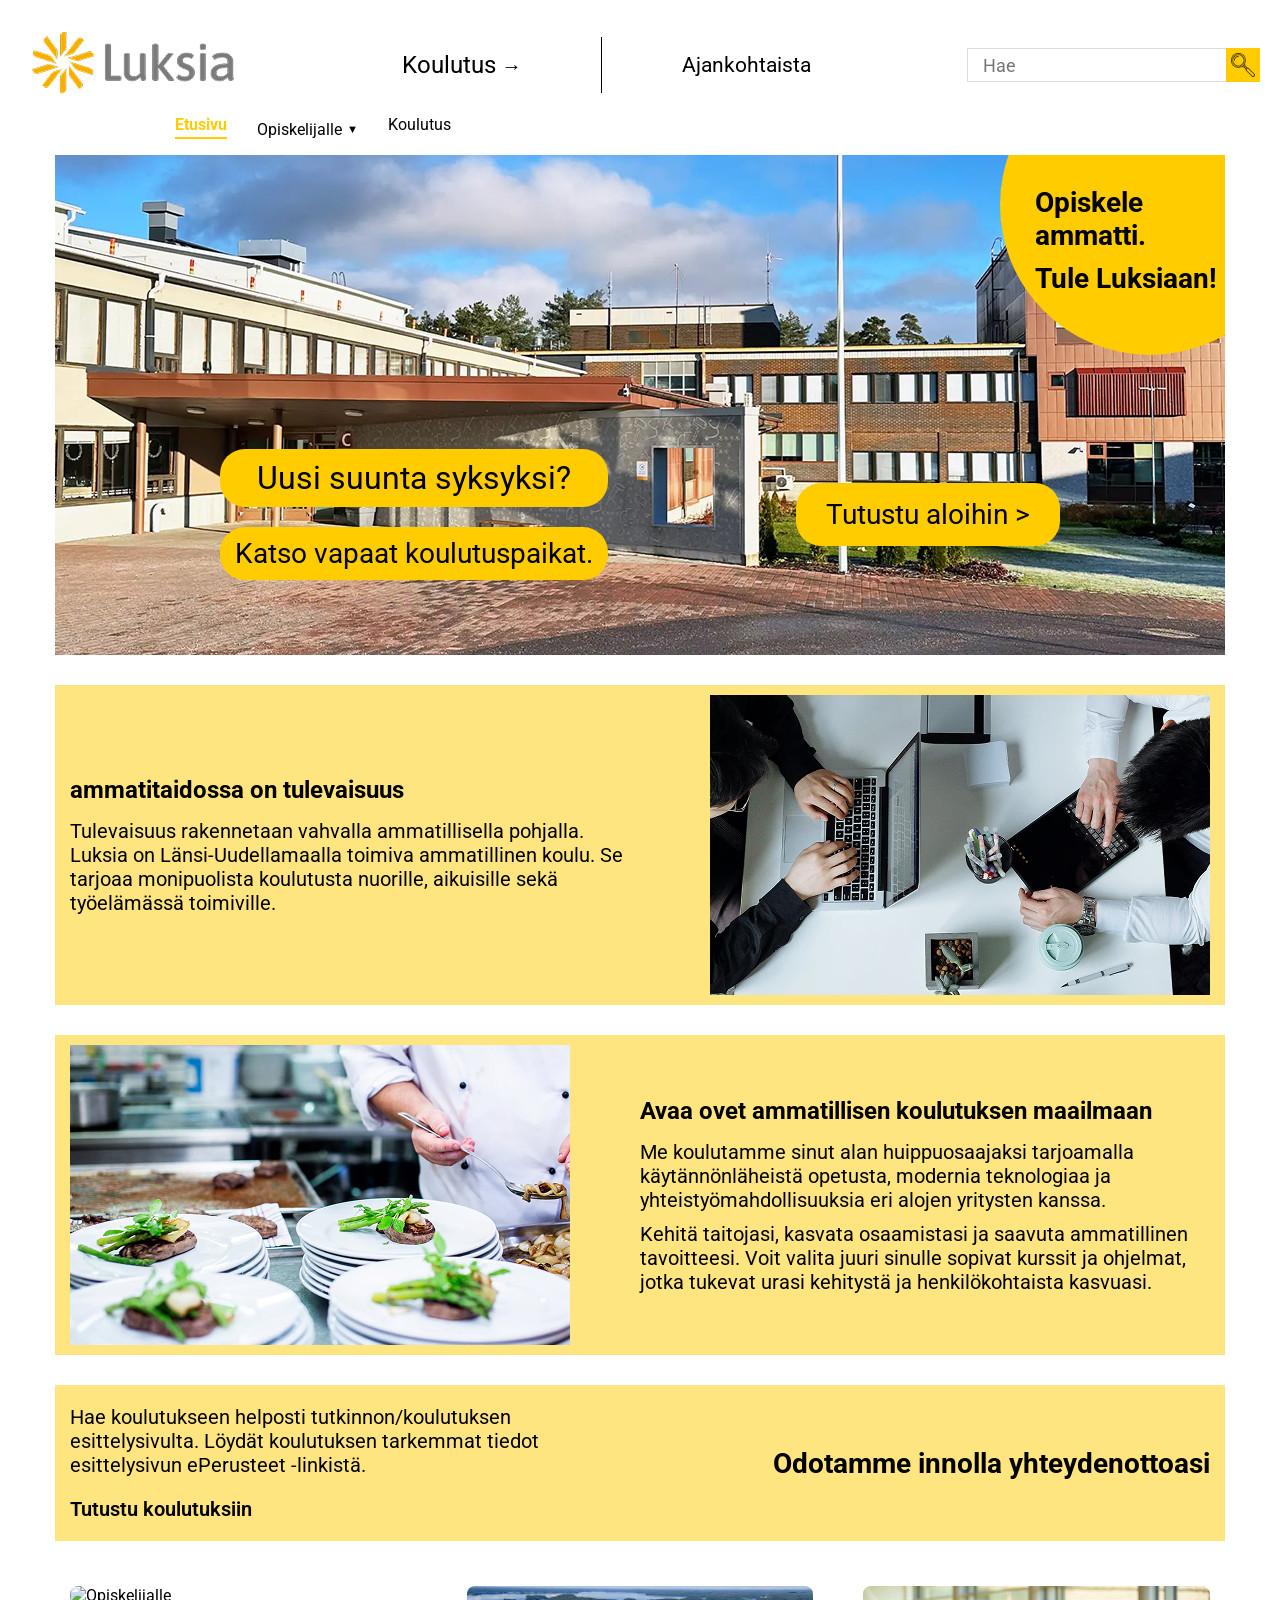
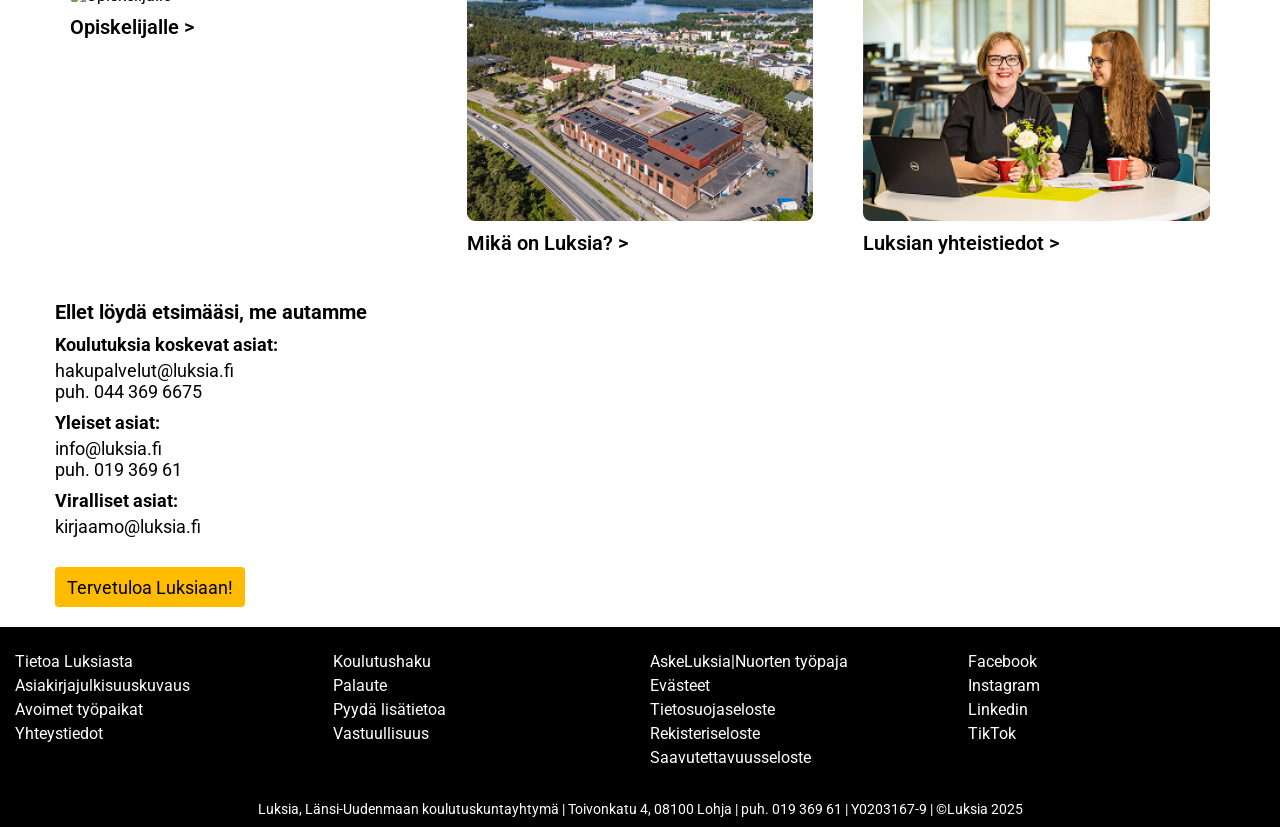
==== index.html @ e63756c7 "Move pages to the root" ====
<!doctype html>
<html lang="fi">
  <head>
    <meta charset="UTF-8" />
    <meta name="viewport" content="width=device-width, initial-scale=1.0" />
    <link rel="stylesheet" href="/css/style.css" />
    <link rel="icon" type="image/x-icon" href="./favicon.ico" />
    <script src="/javascript/main.js" defer></script>
    <title>Luksia — Etusivu</title>
  </head>
  <body>
    <header class="header" id="main-header">
      <div class="nav-up flex justify-content-between align-center">
        <a href="./index.html" class="logo-link">
          <span class="logo">
            <img src="/images/luksia-logo.png" alt="Luksia Logo" />
          </span>
        </a>

        <nav class="nav flex" aria-label="Päänavigointi ylhäällä">
          <ul class="nav-list flex justify-content-between align-center">
            <li class="nav-item arrow">
              <a href="./ammatit.html" class="big-link link-underline"
                >Koulutus</a
              >
            </li>
            <li class="line"></li>
            <li class="nav-item">
              <a
                href="https://www.luksia.fi/ajankohtaista/"
                class="link-underline"
                >Ajankohtaista</a
              >
            </li>
          </ul>
        </nav>

        <div class="search-bar flex align-center">
          <input
            type="text"
            placeholder="Hae"
            id="search-input"
            aria-label="Hakukenttä"
            autocomplete="off"
          />
          <button id="search-btn" class="search-glass" aria-label="Hae Painike">
            <img src="/images/magnifying glass.png" alt="Suurennuslasi" />
          </button>
        </div>

        <button
          class="mobile-menu-toggle"
          id="mobile-menu-toggle"
          aria-label="Avaa valikko"
          aria-expanded="false"
        >
          <span class="hamburger-line"></span>
          <span class="hamburger-line"></span>
          <span class="hamburger-line"></span>
        </button>
      </div>

      <div class="nav-down flex">
        <nav class="nav" aria-label="Päänavigointi">
          <ul class="flex" id="main-nav">
            <li class="nav-item">
              <a href="./index.html" class="nav-link active">Etusivu</a>
            </li>
            <li class="nav-item dropdown">
              <a
                href="./opiskelijalle.html"
                id="dropdown-toggle"
                aria-expanded="false"
                aria-controls="dropdown-menu"
                >Opiskelijalle <span class="dropdown-icon">▼</span></a
              >
              <ul
                class="menu dropdown-menu"
                id="dropdown-menu"
                aria-hidden="true"
              >
                <li class="menu-item">
                  <a href="https://www.luksia.fi/opiskelijalle/digi-luksia/"
                    >Digi-Luksia</a
                  >
                </li>
                <li class="menu-item">
                  <a
                    href="https://www.luksia.fi/opiskelijalle/opinnot-luksiassa/"
                    >Opinnot Luksiassa</a
                  >
                </li>
                <li class="menu-item">
                  <a
                    href="https://www.luksia.fi/opiskelijalle/opiskelijaksi-luksiaan/"
                    >Opiskelijaksi Luksiaan</a
                  >
                </li>
              </ul>
            </li>
            <li class="nav-item">
              <a href="./ammatit.html" class="nav-link">Koulutus</a>
            </li>
          </ul>
        </nav>
      </div>
    </header>

    <main class="main flex flex-column">
      <div class="hero hero-img-index">
        <div class="circle flex">
          <div class="text flex flex-column">
            <h1>Opiskele <br />ammatti.</h1>
            <h2>Tule Luksiaan!</h2>
          </div>
        </div>
        <div class="hero-content flex justify-content-between align-center">
          <div class="hero-text-block flex flex-column">
            <h2 class="hero-text main-hero-text">Uusi suunta syksyksi?</h2>
            <h3 class="hero-text">Katso vapaat koulutuspaikat.</h3>
          </div>
          <div class="hero-link">
            <a
              href="https://www.luksia.fi/opiskelu-kannattaa-aina/"
              class="hero-text ripple-effect"
              >Tutustu aloihin ></a
            >
          </div>
        </div>
      </div>

      <div
        class="article-block flex align-center justify-content-between fade-in-up"
      >
        <div class="article-text flex flex-column">
          <h4>ammatitaidossa on tulevaisuus</h4>
          <p>
            Tulevaisuus rakennetaan vahvalla ammatillisella pohjalla. Luksia on
            Länsi-Uudellamaalla toimiva ammatillinen koulu. Se tarjoaa
            monipuolista koulutusta nuorille, aikuisille sekä työelämässä
            toimiville.
          </p>
        </div>
        <div class="article-img">
          <img
            src="/images/Ammattitaidossa on tulevaisuus.png"
            alt="ammatitaidossa on tulevaisuus"
          />
        </div>
      </div>

      <div
        class="article-block flex align-center justify-content-between fade-in-up"
      >
        <div class="article-img">
          <img
            src="/images/Avaa ovet ammatillisen koulutuksen maailmaan.png"
            alt="Avaa ovet ammatillisen koulutuksen maailmaan"
          />
        </div>
        <div class="article-text flex flex-column">
          <h4>Avaa ovet ammatillisen koulutuksen maailmaan</h4>
          <div class="text flex flex-column">
            <p>
              Me koulutamme sinut alan huippuosaajaksi tarjoamalla
              käytännönläheistä opetusta, modernia teknologiaa ja
              yhteistyömahdollisuuksia eri alojen yritysten kanssa.
            </p>
            <p>
              Kehitä taitojasi, kasvata osaamistasi ja saavuta ammatillinen
              tavoitteesi. Voit valita juuri sinulle sopivat kurssit ja
              ohjelmat, jotka tukevat urasi kehitystä ja henkilökohtaista
              kasvuasi.
            </p>
          </div>
        </div>
      </div>

      <div
        class="motivation-block flex align-center justify-content-between fade-in-up"
      >
        <div class="motivation-text">
          <p>
            Hae koulutukseen helposti tutkinnon/koulutuksen esittelysivulta.
            Löydät koulutuksen tarkemmat tiedot esittelysivun ePerusteet
            -linkistä.
          </p>
          <a href="/sivut/ammatit.html" class="link-underline"
            >Tutustu koulutuksiin</a
          >
        </div>
        <div class="motivation-title-block">
          <h4 class="motivation-title">Odotamme innolla yhteydenottoasi</h4>
        </div>
      </div>

      <div class="cards flex justify-content-between">
        <div class="card flex flex-column fade-in-up">
          <div class="card-img">
            <img
              src="https://stadinao.hel.fi/wp-content/uploads/2023/06/stadinAO_media-ala_kullervonkatu_29092022_maija_astikainen.CR3-3572-Edit-scaled-1-1200x800.jpg"
              alt="Opiskelijalle"
            />
          </div>
          <div class="card-link">
            <a href="./opiskelijalle.html">Opiskelijalle ></a>
          </div>
        </div>

        <div class="card flex flex-column fade-in-up">
          <div class="card-img">
            <img src="/images/mikaonluksia.png" alt="Mikä on Luksia" />
          </div>
          <div class="card-link">
            <a href="https://www.luksia.fi/luksia/">Mikä on Luksia? ></a>
          </div>
        </div>

        <div class="card flex flex-column fade-in-up">
          <div class="card-img">
            <img src="/images/yhteistiedot.png" alt="Yhteistiedot" />
          </div>
          <div class="card-link">
            <a href="https://www.luksia.fi/yhteystiedot/"
              >Luksian yhteistiedot ></a
            >
          </div>
        </div>
      </div>

      <div class="contacts-block flex flex-column fade-in-up">
        <h5>Ellet löydä etsimääsi, me autamme</h5>

        <div class="contacts flex flex-column">
          <h6>Koulutuksia koskevat asiat:</h6>
          <div class="contact flex flex-column">
            <a href="mailto:hakupalvelut@luksia.fi">hakupalvelut@luksia.fi</a>
            <a href="tel:+358443696675">puh. 044 369 6675</a>
          </div>
        </div>

        <div class="contacts flex flex-column">
          <h6>Yleiset asiat:</h6>
          <div class="contact flex flex-column">
            <a href="mailto:info@luksia.fi">info@luksia.fi</a>
            <a href="tel:+3581936961">puh. 019 369 61</a>
          </div>
        </div>

        <div class="contacts flex flex-column">
          <h6>Viralliset asiat:</h6>
          <div class="contact flex flex-column">
            <a href="mailto:kirjaamo@luksia.fi">kirjaamo@luksia.fi</a>
          </div>
        </div>
      </div>

      <div
        class="welcome-link flex align-center justify-center ripple-effect fade-in-up"
      >
        <a href="https://www.luksia.fi/yhteystiedot/">Tervetuloa Luksiaan!</a>
      </div>
    </main>

    <footer class="footer">
      <div class="footer-content">
        <div class="links flex flex-column">
          <a href="#">Tietoa Luksiasta</a
          ><a href="#">Asiakirjajulkisuuskuvaus</a
          ><a href="#">Avoimet työpaikat</a><a href="#">Yhteystiedot</a>
        </div>
        <div class="links flex flex-column">
          <a href="#">Koulutushaku</a><a href="#">Palaute</a
          ><a href="#">Pyydä lisätietoa</a><a href="#">Vastuullisuus</a>
        </div>
        <div class="links flex flex-column">
          <a href="#">AskeLuksia|Nuorten työpaja</a><a href="#">Evästeet</a
          ><a href="#">Tietosuojaseloste</a><a href="#">Rekisteriseloste</a
          ><a href="#">Saavutettavuusseloste</a>
        </div>
        <div class="links flex flex-column">
          <a href="#">Facebook</a><a href="#">Instagram</a
          ><a href="#">Linkedin</a><a href="#">TikTok</a>
        </div>
      </div>

      <div class="copyright">
        <p>
          Luksia, Länsi-Uudenmaan koulutuskuntayhtymä | Toivonkatu 4, 08100
          Lohja | puh. 019 369 61 | Y0203167-9 | ©Luksia 2025
        </p>
      </div>
    </footer>
  </body>
</html>
---- css/style.css ----
@import url("https://fonts.googleapis.com/css2?family=Roboto:ital,wght@0,100..900;1,100..900&display=swap");
/* CSS Variables */
:root {
  /* Colors */
  --color-primary: #ffcc00;
  --color-primary-hover: hsla(48, 100%, 50%, 0.85);
  --color-primary-dark: #ffaa00;
  --color-primary-light: #ffbb00;
  --color-primary-bg: hwb(48 0% 0% / 0.5);

  --color-white: #ffffff;
  --color-black: #000000;
  --color-border: #ddd;
  --color-border-light: #f0f0f0;
  --color-bg-hover: #f8f8f8;

  /* Shadows */
  --shadow-sm: 0 4px 12px rgba(0, 0, 0, 0.15);
  --shadow-md: 0 4px 20px rgba(0, 0, 0, 0.15);
  --shadow-lg: 0 15px 40px rgba(0, 0, 0, 0.15);
  --shadow-primary: 0 10px 40px rgba(255, 204, 0, 0.4);
  --shadow-primary-sm: 0 8px 20px rgba(255, 204, 0, 0.3);
  --shadow-primary-hover: 0 8px 20px rgba(255, 187, 0, 0.4);

  /* Typography */
  --font-family: "Roboto", sans-serif;
  --font-size-base: 0.875rem; /* 14px */
  --font-size-sm: 1rem; /* 16px */
  --font-size-md: 1.125rem; /* 18px */
  --font-size-lg: 1.25rem; /* 20px */
  --font-size-xl: 1.5rem; /* 24px */
  --font-size-2xl: 1.75rem; /* 28px */
  --font-size-3xl: 2rem; /* 32px */

  /* Spacing */
  --spacing-xs: 0.3125rem; /* 5px */
  --spacing-sm: 0.625rem; /* 10px */
  --spacing-md: 0.9375rem; /* 15px */
  --spacing-lg: 1.25rem; /* 20px */
  --spacing-xl: 1.875rem; /* 30px */

  /* Transitions */
  --transition-base: 0.3s ease;
  --transition-smooth: 0.4s cubic-bezier(0.4, 0, 0.2, 1);
  --transition-smooth-slow: 0.5s cubic-bezier(0.4, 0, 0.2, 1);

  /* Border Radius */
  --radius-sm: 0.25rem; /* 4px */
  --radius-md: 0.5rem; /* 8px */
  --radius-lg: 1.5625rem; /* 25px */
  --radius-full: 50%;

  /* Touch Target Size (Accessibility) */
  --touch-target-min: 2.75rem; /* 44px - WCAG минимум */
}

/* Reset & Base Styles */
html {
  font-size: 16px; /* Base для rem единиц */
}

* {
  margin: 0;
  padding: 0;
  font-family: var(--font-family);
  color: var(--color-black);
  box-sizing: border-box;
}

/* Utility Classes */
.flex {
  display: flex;
}

.flex-column {
  flex-direction: column;
}

.justify-content-between {
  justify-content: space-between;
}

.justify-center {
  justify-content: center;
}

.align-center {
  align-items: center;
}

.bold {
  font-weight: 600;
}

/* Common Elements */
img {
  height: 100%;
  width: 100%;
  object-fit: cover;
  object-position: center;
}

a {
  text-decoration: none;
  transition: color var(--transition-base);
}

ul {
  list-style: none;
}

button {
  background-color: transparent;
  border: none;
  cursor: pointer;
}

/* Reusable Link Styles */
.link-underline {
  position: relative;
}

.link-underline::after {
  content: "";
  position: absolute;
  bottom: -3px;
  left: 0;
  width: 0;
  height: 2px;
  background: linear-gradient(
    90deg,
    var(--color-primary) 0%,
    var(--color-primary-dark) 100%
  );
  transition: width var(--transition-smooth);
}

.link-underline:hover {
  color: var(--color-primary);
  text-decoration: none;
}

.link-underline:hover::after {
  width: 100%;
}

/* Reusable Animation Classes */
.fade-in-up {
  opacity: 0;
  transform: translateY(50px);
  transition:
    opacity 0.8s cubic-bezier(0.4, 0, 0.2, 1),
    transform 0.8s cubic-bezier(0.4, 0, 0.2, 1);
}

.fade-in-up.visible {
  opacity: 1;
  transform: translateY(0);
}

/* Reusable Hover Effects */
.hover-lift {
  transition:
    transform var(--transition-base),
    box-shadow var(--transition-base);
}

.hover-lift:hover {
  transform: translateY(-2px);
}

/* Ripple Effect Base */
.ripple-effect {
  position: relative;
  overflow: hidden;
}

.ripple-effect::before {
  content: "";
  position: absolute;
  top: 50%;
  left: 50%;
  width: 0;
  height: 0;
  border-radius: var(--radius-full);
  background: rgba(255, 255, 255, 0.4);
  transform: translate(-50%, -50%);
  transition:
    width 0.6s ease,
    height 0.6s ease;
}

.ripple-effect:hover::before {
  width: 150%;
  height: 150%;
}

/* Header */
.header {
  height: 125px;
  max-width: 1240px;
  margin: var(--spacing-md) auto;
  position: sticky;
  top: 0;
  background-color: var(--color-white);
  z-index: 5;
  transition:
    box-shadow var(--transition-smooth),
    height var(--transition-smooth),
    transform var(--transition-smooth);
}

.header.scrolled {
  box-shadow: var(--shadow-md);
  height: 85px;
}

.header.scrolled .nav-up {
  height: 60px;
}

.header.scrolled .logo img {
  transform: scale(0.85);
  transition: transform var(--transition-smooth);
}

/* Nav in up */
.nav-up {
  height: 100px;
  transition: height var(--transition-base);
}

.nav-up .nav {
  width: 33%;
}

.logo-link {
  transition: transform var(--transition-base);
  display: inline-block;
}

.logo-link:hover {
  transform: scale(1.05);
}

.logo img {
  transition: transform var(--transition-smooth);
}

li.line {
  background-color: var(--color-black);
  width: 1.5px;
  height: 200%;
}

.nav-list a {
  font-size: 1.3rem;
}

a.big-link {
  font-size: var(--font-size-xl);
}

.nav-up .nav-list {
  width: 100%;
}

.arrow::after {
  content: "→";
  font-size: var(--font-size-lg);
  margin-left: 2px;
  transition: transform var(--transition-base);
}

.arrow:hover::after {
  transform: translateX(5px);
}

.search-bar {
  height: 45%;
  position: relative;
}

.search-glass {
  height: 75%;
  background-color: var(--color-primary);
  padding: var(--spacing-xs);
  transition:
    background-color var(--transition-base),
    transform 0.2s ease;
}

.search-glass:hover {
  background-color: var(--color-primary-hover);
  transform: scale(1.05);
}

.search-glass:active {
  transform: scale(0.95);
}

#search-input {
  height: 75%;
  font-size: var(--font-size-md);
  padding: 0 var(--spacing-md);
  border: 1px solid var(--color-border);
  border-right: none;
  transition:
    border-color var(--transition-base),
    box-shadow var(--transition-base);
}

#search-input:focus {
  outline: none;
  border-color: var(--color-primary);
  box-shadow: 0 0 5px rgba(255, 204, 0, 0.3);
}

.mobile-menu-toggle {
  display: none;
  flex-direction: column;
  justify-content: space-around;
  width: 30px;
  height: 25px;
  background: transparent;
  border: none;
  cursor: pointer;
  padding: 0;
  z-index: 10;
}

.hamburger-line {
  width: 100%;
  height: 3px;
  background-color: var(--color-black);
  transition: all var(--transition-base);
  border-radius: 2px;
}

.mobile-menu-toggle.active .hamburger-line:nth-child(1) {
  transform: rotate(45deg) translate(8px, 8px);
}

.mobile-menu-toggle.active .hamburger-line:nth-child(2) {
  opacity: 0;
}

.mobile-menu-toggle.active .hamburger-line:nth-child(3) {
  transform: rotate(-45deg) translate(7px, -7px);
}

/* Nav in down */
.nav-down .nav {
  width: 100%;
}

.nav-down > .nav > ul {
  width: 75%;
  margin: 0 auto;
  gap: var(--spacing-xl);
}

.nav-link {
  background: none;
  border: none;
  font-size: var(--font-size-sm);
  cursor: pointer;
  padding: var(--spacing-xs) 0;
  position: relative;
  transition: color var(--transition-base);
}

.nav-link::after {
  content: "";
  position: absolute;
  bottom: 0;
  left: 0;
  width: 0;
  height: 2px;
  background-color: var(--color-primary);
  transition: width var(--transition-base);
}

.nav-link:hover {
  color: var(--color-primary);
  text-decoration: none;
}

.nav-link:hover::after {
  width: 100%;
}

.nav-link.active {
  font-weight: 700;
  color: var(--color-primary);
}

.nav-link.active::after {
  width: 100%;
}

.dropdown {
  position: relative;
}

.dropdown > a {
  font-size: var(--font-size-sm);
  cursor: pointer;
  padding: var(--spacing-xs) 0;
  position: relative;
  transition: color var(--transition-base);
  display: flex;
  align-items: center;
  gap: var(--spacing-xs);
}

.dropdown > a::after {
  content: "";
  position: absolute;
  bottom: 0;
  left: 0;
  width: 0;
  height: 2px;
  background-color: var(--color-primary);
  transition: width var(--transition-base);
}

.dropdown > a:hover {
  color: var(--color-primary);
  text-decoration: none;
}

.dropdown > a:hover::after {
  width: 100%;
}

.dropdown-icon {
  font-size: 0.7rem;
  transition: transform var(--transition-base);
}

.dropdown:hover .dropdown-icon {
  transform: rotate(180deg);
}

.menu,
.dropdown-menu {
  position: absolute;
  width: 220px;
  display: flex;
  flex-direction: column;
  margin-top: var(--spacing-sm);
  background-color: var(--color-white);
  box-shadow: var(--shadow-sm);
  border-radius: var(--radius-sm);
  gap: 0;
  opacity: 0;
  visibility: hidden;
  transform: translateY(-10px);
  transition:
    opacity var(--transition-base),
    transform var(--transition-base),
    visibility var(--transition-base);
  z-index: 100;
}

.dropdown:hover .dropdown-menu {
  opacity: 1;
  visibility: visible;
  transform: translateY(0);
}

.menu[aria-hidden="false"],
.dropdown-menu[aria-hidden="false"] {
  opacity: 1;
  visibility: visible;
  transform: translateY(0);
}

.menu-item {
  padding: 0;
  border-bottom: 1px solid var(--color-border-light);
  transition: background-color 0.2s ease;
}

.menu-item:last-child {
  border-bottom: none;
}

.menu-item:hover {
  background-color: var(--color-bg-hover);
}

.menu-item a {
  display: block;
  padding: 12px var(--spacing-md);
  font-size: var(--font-size-sm);
  transition:
    color 0.2s ease,
    padding-left 0.2s ease;
}

.menu-item a:hover {
  color: var(--color-primary);
  padding-left: var(--spacing-lg);
  text-decoration: none;
}

.overlay {
  position: fixed;
  top: 0;
  left: 0;
  width: 100%;
  height: 100%;
  opacity: 0;
  visibility: hidden;
  transition:
    opacity var(--transition-base),
    visibility var(--transition-base);
  z-index: 999;
}

.overlay[aria-hidden="false"] {
  opacity: 1;
  visibility: visible;
}

/* Main */
.main {
  max-width: 1200px;
  margin: 0 auto;
  gap: var(--spacing-xl);
  padding: 0 var(--spacing-md);
}

/* Hero */
.hero {
  position: relative;
  height: 500px;
  background-size: cover;
  background-position: center;
  overflow: hidden;
}

.hero-img-index {
  background-image: url("/images/hero-img.png");
}

.hero-img-ammatit {
  background-image: url("https://www.luksia.fi/wp-content/uploads/2023/11/Luksian-koulututarjonta.jpg");
}

.circle {
  width: 300px;
  height: 300px;
  position: absolute;
  border-radius: var(--radius-full);
  background-color: var(--color-primary);
  gap: var(--spacing-sm);
  right: -75px;
  top: -100px;
  justify-content: center;
  align-items: center;
  transition:
    transform var(--transition-smooth-slow),
    box-shadow var(--transition-smooth-slow);
}

.circle:hover {
  transform: scale(1.08) rotate(5deg);
  box-shadow: var(--shadow-primary);
}

.circle .text {
  position: absolute;
  gap: var(--spacing-sm);
  left: 35px;
  bottom: 60px;
}

.text h1 {
  font-size: var(--font-size-2xl);
}

.text h2 {
  font-size: var(--font-size-2xl);
  text-align: center;
}

.hero-content {
  width: 100%;
  padding: 125px 165px;
  align-items: flex-center;
  position: absolute;
  bottom: -50px;
}

.hero-text-block {
  gap: var(--spacing-lg);
}

.hero-text {
  background-color: var(--color-primary);
  border-radius: var(--radius-lg);
  padding: var(--spacing-sm) var(--spacing-md);
  font-size: var(--font-size-2xl);
  text-align: center;
  font-weight: 400;
  position: relative;
  overflow: hidden;
  transition:
    transform var(--transition-base),
    box-shadow var(--transition-base);
}

.hero-text:hover {
  transform: translateY(-2px);
  box-shadow: var(--shadow-primary-sm);
}

.main-hero-text {
  font-size: var(--font-size-3xl);
}

.hero-link {
  display: flex;
  align-items: center;
}

a.hero-text {
  padding: var(--spacing-md) var(--spacing-xl);
}

/* Articles blocks */
.article-block {
  background-color: var(--color-primary-bg);
  gap: var(--spacing-lg);
  padding: var(--spacing-sm) var(--spacing-md);
}

.article-text {
  gap: var(--spacing-md);
  width: 50%;
}

.article-text h4 {
  font-size: var(--font-size-xl);
}

.article-text p {
  font-size: var(--font-size-lg);
}

.article-text .text {
  gap: var(--spacing-sm);
}

.article-img {
  width: 100%;
  max-width: 500px;
  height: 300px;
  flex-shrink: 0;
}

/* Motivation block */
.motivation-block {
  background-color: var(--color-primary-bg);
  padding: var(--spacing-sm) var(--spacing-md);
}

.motivation-text {
  width: 50%;
  gap: var(--spacing-lg);
  display: inline-block;
}

.motivation-text p,
.motivation-text a {
  font-size: var(--font-size-lg);
  display: inline-flex;
  margin: 10px 0;
}

.motivation-text a {
  font-weight: 600;
}

.motivation-title {
  font-size: var(--font-size-2xl);
  text-align: end;
}

.motivation-text a::after {
  content: "";
  position: absolute;
  bottom: -2px;
  left: 0;
  width: 0;
  height: 2px;
  background: linear-gradient(
    90deg,
    var(--color-primary) 0%,
    var(--color-primary-dark) 100%
  );
  transition: width var(--transition-smooth);
}

.card:hover .card-link a::after {
  width: 100%;
}

/* Cards with links */
.cards {
  display: grid;
  grid-template-columns: repeat(3, 1fr);
  gap: var(--spacing-lg);
}

.card {
  gap: var(--spacing-sm);
  transition:
    opacity 0.8s cubic-bezier(0.4, 0, 0.2, 1),
    transform 0.8s cubic-bezier(0.4, 0, 0.2, 1),
    box-shadow var(--transition-base);
  border-radius: var(--radius-md);
  overflow: hidden;
  cursor: pointer;
  padding: var(--spacing-md);
}

.card:hover {
  transform: translateY(-10px);
  box-shadow: var(--shadow-lg);
}

.card .card-img {
  overflow: hidden;
  border-radius: var(--radius-md);
  transition: transform var(--transition-base);
}

.card:hover .card-img img {
  transform: scale(1.1);
  transition: transform var(--transition-smooth-slow);
}

.card .card-link a {
  font-size: var(--font-size-lg);
  font-weight: 600;
  position: relative;
  display: inline-block;
}

.card .card-link a::after {
  content: "";
  position: absolute;
  bottom: -2px;
  left: 0;
  width: 0;
  height: 2px;
  background: linear-gradient(
    90deg,
    var(--color-primary) 0%,
    var(--color-primary-dark) 100%
  );
  transition: width var(--transition-smooth);
}

.card:hover .card-link a::after {
  width: 100%;
}

/* Contacts */
.contacts-block {
  gap: var(--spacing-sm);
}

.contacts-block h5 {
  font-size: var(--font-size-lg);
}

.contacts {
  gap: var(--spacing-xs);
}

.contacts h6,
.contacts a {
  font-size: var(--font-size-md);
}

.welcome-link {
  background-color: var(--color-primary-light);
  text-align: center;
  width: 190px;
  height: 40px;
  position: relative;
  overflow: hidden;
  border-radius: var(--radius-sm);
  transition:
    opacity 0.8s cubic-bezier(0.4, 0, 0.2, 1),
    transform 0.8s cubic-bezier(0.4, 0, 0.2, 1),
    box-shadow var(--transition-base);
}

.welcome-link:hover {
  box-shadow: var(--shadow-primary-hover);
  transform: translateY(-2px);
}

.welcome-link a {
  font-size: var(--font-size-md);
  position: relative;
  z-index: 1;
}

/* Footer */
.footer {
  background-color: var(--color-black);
  min-height: 200px;
  position: relative;
  margin-top: var(--spacing-lg);
  padding: var(--spacing-lg) 0;
}

.footer-content {
  max-width: 1300px;
  margin: 0 auto;
  padding: var(--spacing-xs) var(--spacing-md);
  display: grid;
  grid-template-columns: repeat(4, 1fr);
  gap: var(--spacing-lg);
}

.footer-content a,
.footer p {
  color: var(--color-white);
}

.links {
  gap: var(--spacing-xs);
}

.links a {
  opacity: 0;
  transform: translateY(20px);
  transition:
    opacity var(--transition-smooth-slow),
    transform var(--transition-smooth-slow),
    color var(--transition-base);
}

.links.visible a {
  opacity: 1;
  transform: translateY(0);
}

.links.visible a:nth-child(1) {
  transition-delay: 0.1s;
}

.links.visible a:nth-child(2) {
  transition-delay: 0.2s;
}

.links.visible a:nth-child(3) {
  transition-delay: 0.3s;
}

.links.visible a:nth-child(4) {
  transition-delay: 0.4s;
}

.links.visible a:nth-child(5) {
  transition-delay: 0.5s;
}

.copyright {
  position: absolute;
  text-align: center;
  bottom: var(--spacing-sm);
  left: 50%;
  transform: translateX(-50%);
  width: 100%;
  padding: 0 var(--spacing-md);
  font-size: var(--font-size-base);
}

/* ============================================
   RESPONSIVE MEDIA QUERIES
   ============================================ */

/* Tablet: 769px - 1024px */
@media (max-width: 1024px) {
  html {
    font-size: 15px;
  }

  .header {
    max-width: 100%;
    margin: var(--spacing-sm) var(--spacing-md);
    height: auto;
    padding: var(--spacing-sm) var(--spacing-lg);
  }

  .header.scrolled {
    height: auto;
  }

  .nav-up {
    height: 60px;
    position: relative;
  }

  .logo img {
    height: 60px;
  }

  .header.scrolled .nav-up {
    height: 60px;
  }

  /* Скрываем десктопную навигацию на планшетах */
  .nav-up .nav {
    display: none;
  }

  .search-bar {
    display: none;
  }

  /* Показываем бургер-меню на планшетах */
  .mobile-menu-toggle {
    display: flex;
  }

  /* Мобильное выдвижное меню для планшетов */
  .nav-down {
    position: fixed;
    top: 80px;
    left: 0;
    width: 100%;
    height: calc(100vh - 80px);
    background-color: var(--color-white);
    transform: translateX(-100%);
    transition: transform var(--transition-base);
    overflow-y: auto;
    z-index: 1000;
  }

  .nav-down.active {
    transform: translateX(0);
  }

  .nav-down > .nav > ul {
    flex-direction: column;
    width: 100%;
    gap: 0;
    padding: var(--spacing-lg);
  }

  .nav-item {
    border-bottom: 1px solid #eee;
    padding: var(--spacing-md) 0;
    width: 100%;
  }

  .nav-link,
  .dropdown > a {
    font-size: var(--font-size-md);
    width: 100%;
    text-align: left;
    min-height: var(--touch-target-min);
    display: flex;
    align-items: center;
  }

  .dropdown-menu {
    position: static;
    width: 100%;
    margin-top: var(--spacing-sm);
    box-shadow: none;
    border-left: 3px solid var(--color-primary);
    padding-left: var(--spacing-sm);
    opacity: 1;
    visibility: visible;
    transform: translateY(0);
  }

  .menu-item a {
    font-size: var(--font-size-sm);
    min-height: var(--touch-target-min);
    display: flex;
    align-items: center;
  }

  .main {
    max-width: 100%;
  }

  .hero {
    height: 450px;
  }

  .circle {
    width: 250px;
    height: 250px;
    right: -60px;
    top: -80px;
  }

  .circle .text {
    left: 40px;
    bottom: 50px;
  }

  .circle .text h1,
  .circle .text h2 {
    font-size: var(--font-size-xl);
  }

  .hero-content {
    padding: 80px 60px;
    top: 80px;
  }

  .article-text {
    width: 55%;
  }

  .article-img {
    max-width: 400px;
    height: 250px;
  }

  .motivation-text {
    width: 60%;
  }

  .cards {
    grid-template-columns: repeat(2, 1fr);
  }

  .footer-content {
    grid-template-columns: repeat(2, 1fr);
    gap: var(--spacing-xl);
  }

  .copyright {
    position: static;
    transform: none;
    margin-top: var(--spacing-xl);
  }
}

/* Mobile Large: 481px - 768px */
@media (max-width: 768px) {
  html {
    font-size: 14px;
  }

  .header {
    height: auto;
    padding: var(--spacing-sm) var(--spacing-lg);
  }

  .header.scrolled {
    height: auto;
  }

  .nav-up {
    height: 60px;
    position: relative;
  }

  .logo img {
    height: 60px;
  }

  .header.scrolled .nav-up {
    height: 60px;
  }

  .nav-up .nav {
    display: none;
  }

  .search-bar {
    display: none;
  }

  .mobile-menu-toggle {
    display: flex;
  }

  .nav-down {
    position: fixed;
    top: 80px;
    left: 0;
    width: 100%;
    height: calc(100vh - 80px);
    background-color: var(--color-white);
    transform: translateX(-100%);
    transition: transform var(--transition-base);
    overflow-y: auto;
    z-index: 1000;
  }

  .nav-down.active {
    transform: translateX(0);
  }

  .nav-down > .nav > ul {
    flex-direction: column;
    width: 100%;
    gap: 0;
    padding: var(--spacing-lg);
  }

  .nav-item {
    border-bottom: 1px solid #eee;
    padding: var(--spacing-md) 0;
    width: 100%;
  }

  .nav-link,
  .dropdown > a {
    font-size: var(--font-size-md);
    width: 100%;
    text-align: left;
    min-height: var(--touch-target-min);
    display: flex;
    align-items: center;
  }

  .dropdown-menu {
    position: static;
    width: 100%;
    margin-top: var(--spacing-sm);
    box-shadow: none;
    border-left: 3px solid var(--color-primary);
    padding-left: var(--spacing-sm);
    opacity: 1;
    visibility: visible;
    transform: translateY(0);
  }

  .menu-item a {
    font-size: var(--font-size-sm);
    min-height: var(--touch-target-min);
    display: flex;
    align-items: center;
  }

  .main {
    padding: 0 var(--spacing-lg);
    gap: var(--spacing-lg);
  }

  .hero {
    height: 400px;
  }

  .circle {
    display: none;
  }

  .hero-content {
    height: 75%;
    flex-direction: column;
    padding: 40px var(--spacing-lg);
    gap: var(--spacing-lg);
  }

  .hero-text-block {
    width: 100%;
    gap: var(--spacing-md);
  }

  .hero-text {
    font-size: var(--font-size-md);
    padding: var(--spacing-sm) var(--spacing-md);
  }

  .main-hero-text {
    font-size: var(--font-size-xl);
  }

  .hero-link {
    width: 100%;
    justify-content: center;
  }

  a.hero-text {
    padding: var(--spacing-md) var(--spacing-lg);
    min-height: var(--touch-target-min);
    display: inline-flex;
    align-items: center;
    justify-content: center;
  }

  .article-block {
    flex-direction: column;
    gap: var(--spacing-lg);
    padding: var(--spacing-lg);
  }

  .article-text {
    width: 100%;
    order: 2;
  }

  .article-text h4 {
    font-size: var(--font-size-lg);
  }

  .article-text p {
    font-size: var(--font-size-sm);
  }

  .article-img {
    width: 100%;
    max-width: 100%;
    height: 200px;
    order: 1;
  }

  .motivation-block {
    gap: var(--spacing-lg);
    padding: var(--spacing-lg);
    text-align: center;
    flex-direction: column-reverse;
  }

  .motivation-text {
    width: 100%;
    align-items: center;
  }

  .motivation-text p {
    font-size: var(--font-size-sm);
  }

  .motivation-text a {
    font-size: var(--font-size-lg);
    min-height: var(--touch-target-min);
    display: inline-flex;
    align-items: center;
  }

  .motivation-title {
    font-size: var(--font-size-xl);
  }

  .cards {
    grid-template-columns: 1fr;
    gap: var(--spacing-xl);
  }

  .card {
    padding: var(--spacing-lg);
  }

  .card .card-link a {
    font-size: var(--font-size-md);
    min-height: var(--touch-target-min);
    display: inline-flex;
    align-items: center;
  }

  .contacts-block {
    gap: var(--spacing-md);
  }

  .contacts-block h5 {
    font-size: var(--font-size-md);
  }

  .contacts h6,
  .contacts a {
    font-size: var(--font-size-sm);
  }

  .contacts a {
    min-height: var(--touch-target-min);
    display: inline-flex;
    align-items: center;
  }

  .welcome-link {
    width: 100%;
    max-width: 280px;
    height: var(--touch-target-min);
    margin: 0 auto;
  }

  .welcome-link a {
    font-size: var(--font-size-sm);
    height: 100%;
    display: flex;
    align-items: center;
    justify-content: center;
  }

  .footer {
    min-height: auto;
    padding: var(--spacing-xl) 0;
  }

  .footer-content {
    grid-template-columns: 1fr;
    gap: var(--spacing-lg);
    padding: 0 var(--spacing-lg);
  }

  .links a {
    font-size: var(--font-size-sm);
    min-height: var(--touch-target-min);
    display: inline-flex;
    align-items: center;
  }
}

/* Mobile Small: 320px - 480px */
@media (max-width: 480px) {
  html {
    font-size: 14px;
  }

  .header {
    margin: var(--spacing-xs) var(--spacing-sm);
    padding: var(--spacing-xs) var(--spacing-md);
  }

  .main {
    padding: 0 var(--spacing-md);
  }

  .hero {
    height: 350px;
  }

  .circle {
    display: none;
  }

  .hero-content {
    height: 75%;
    padding: 30px var(--spacing-md);
    top: 50px;
  }

  .hero-text {
    font-size: var(--font-size-sm);
  }

  .main-hero-text {
    font-size: var(--font-size-lg);
  }

  .article-block {
    padding: var(--spacing-md);
  }

  .article-img {
    height: 180px;
  }

  .motivation-block {
    padding: var(--spacing-md);
  }

  .motivation-title {
    align-items: center;
    text-align: center;
  }

  .cards {
    gap: var(--spacing-lg);
  }

  .card {
    padding: var(--spacing-md);
  }

  .footer-content {
    padding: 0 var(--spacing-md);
  }
}

/* Desktop Small: 1025px - 1240px */
@media (min-width: 1025px) and (max-width: 1240px) {
  .header {
    margin: var(--spacing-md) var(--spacing-lg);
  }

  .hero-content {
    padding: 100px 100px;
  }
}
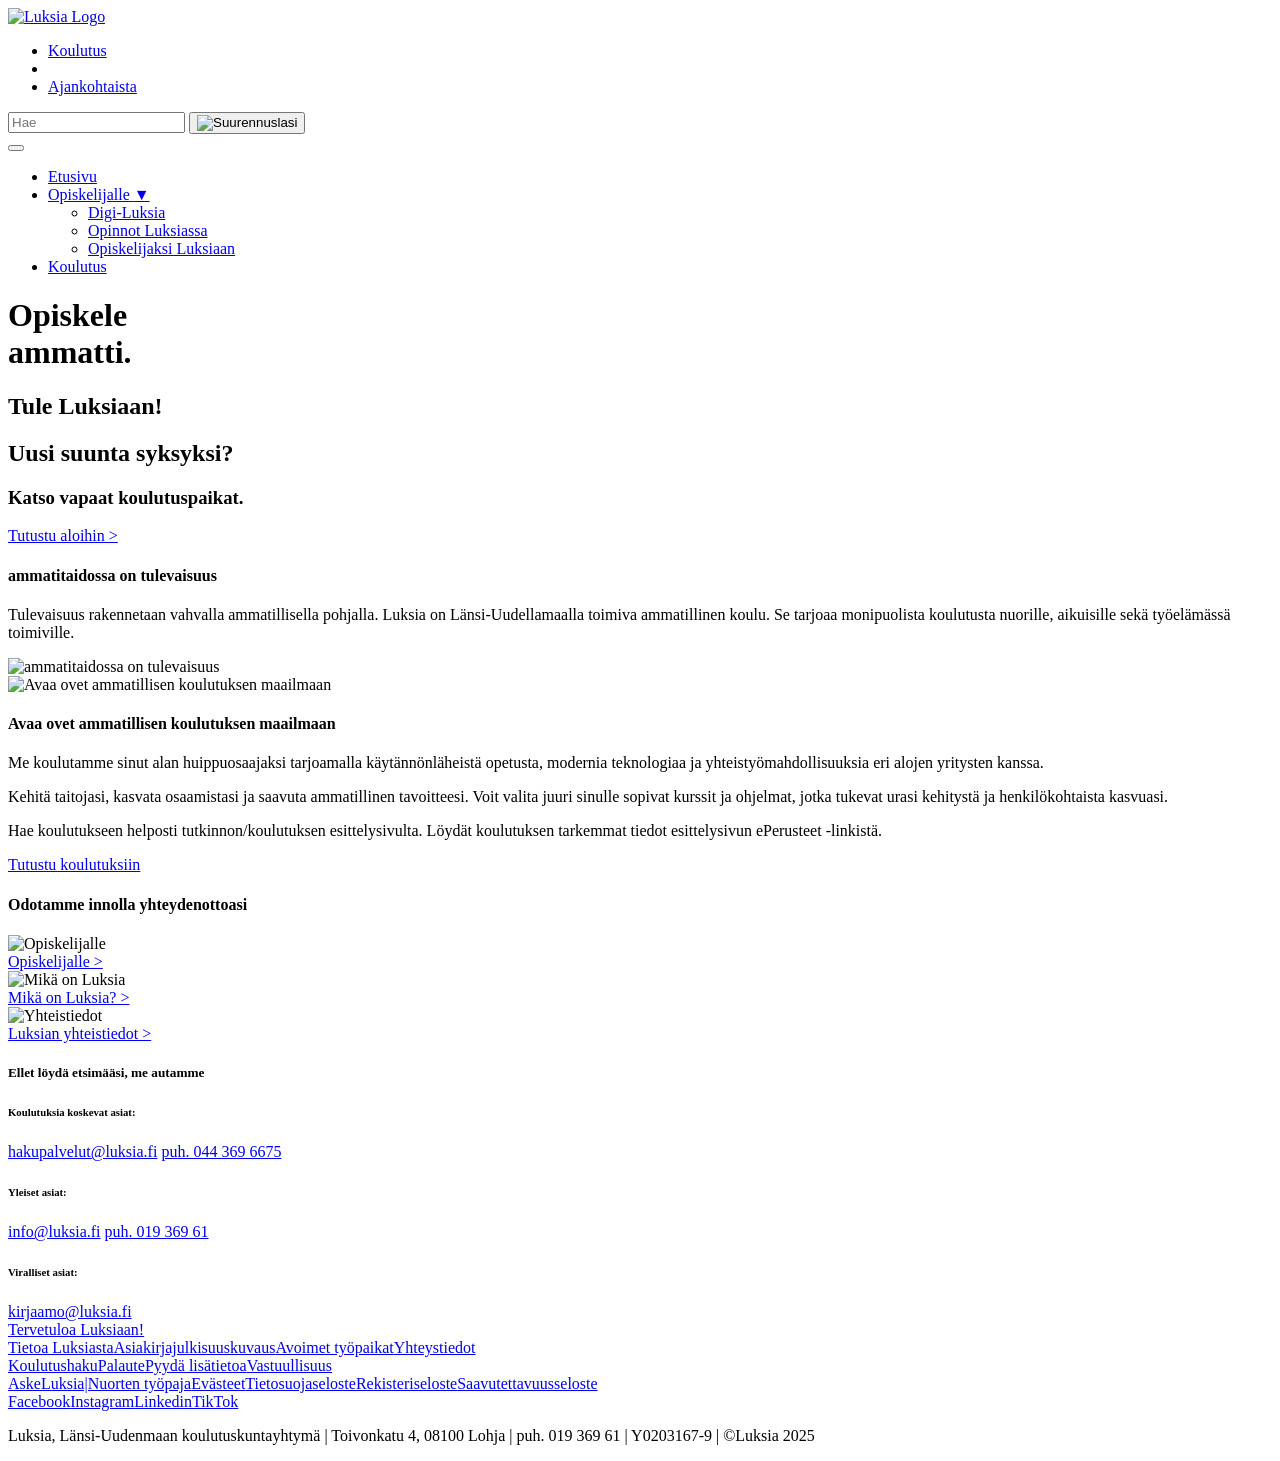
==== commit 24de02a6: "Add base path /Luksia-redesign/ for GitHub pages" ====
--- a/index.html
+++ b/index.html
@@ -3,24 +3,24 @@
   <head>
     <meta charset="UTF-8" />
     <meta name="viewport" content="width=device-width, initial-scale=1.0" />
-    <link rel="stylesheet" href="/css/style.css" />
-    <link rel="icon" type="image/x-icon" href="./favicon.ico" />
-    <script src="/javascript/main.js" defer></script>
+    <link rel="stylesheet" href="/Luksia-redesign/css/style.css" />
+    <link rel="icon" type="image/x-icon" href="/Luksia-redesign/sivut/favicon.ico" />
+    <script src="/Luksia-redesign/javascript/main.js" defer></script>
     <title>Luksia — Etusivu</title>
   </head>
   <body>
     <header class="header" id="main-header">
       <div class="nav-up flex justify-content-between align-center">
-        <a href="./index.html" class="logo-link">
+        <a href="/Luksia-redesign/index.html" class="logo-link">
           <span class="logo">
-            <img src="/images/luksia-logo.png" alt="Luksia Logo" />
+            <img src="/Luksia-redesign/images/luksia-logo.png" alt="Luksia Logo" />
           </span>
         </a>
 
         <nav class="nav flex" aria-label="Päänavigointi ylhäällä">
           <ul class="nav-list flex justify-content-between align-center">
             <li class="nav-item arrow">
-              <a href="./ammatit.html" class="big-link link-underline"
+              <a href="/Luksia-redesign/sivut/ammatit.html" class="big-link link-underline"
                 >Koulutus</a
               >
             </li>
@@ -44,7 +44,7 @@
             autocomplete="off"
           />
           <button id="search-btn" class="search-glass" aria-label="Hae Painike">
-            <img src="/images/magnifying glass.png" alt="Suurennuslasi" />
+            <img src="/Luksia-redesign/images/magnifying glass.png" alt="Suurennuslasi" />
           </button>
         </div>
 
@@ -64,11 +64,11 @@
         <nav class="nav" aria-label="Päänavigointi">
           <ul class="flex" id="main-nav">
             <li class="nav-item">
-              <a href="./index.html" class="nav-link active">Etusivu</a>
+              <a href="/Luksia-redesign/index.html" class="nav-link active">Etusivu</a>
             </li>
             <li class="nav-item dropdown">
               <a
-                href="./opiskelijalle.html"
+                href="/Luksia-redesign/sivut/opiskelijalle.html"
                 id="dropdown-toggle"
                 aria-expanded="false"
                 aria-controls="dropdown-menu"
@@ -99,7 +99,7 @@
               </ul>
             </li>
             <li class="nav-item">
-              <a href="./ammatit.html" class="nav-link">Koulutus</a>
+              <a href="/Luksia-redesign/sivut/ammatit.html" class="nav-link">Koulutus</a>
             </li>
           </ul>
         </nav>
@@ -143,7 +143,7 @@
         </div>
         <div class="article-img">
           <img
-            src="/images/Ammattitaidossa on tulevaisuus.png"
+            src="/Luksia-redesign/images/Ammattitaidossa on tulevaisuus.png"
             alt="ammatitaidossa on tulevaisuus"
           />
         </div>
@@ -154,7 +154,7 @@
       >
         <div class="article-img">
           <img
-            src="/images/Avaa ovet ammatillisen koulutuksen maailmaan.png"
+            src="/Luksia-redesign/images/Avaa ovet ammatillisen koulutuksen maailmaan.png"
             alt="Avaa ovet ammatillisen koulutuksen maailmaan"
           />
         </div>
@@ -185,7 +185,7 @@
             Löydät koulutuksen tarkemmat tiedot esittelysivun ePerusteet
             -linkistä.
           </p>
-          <a href="/sivut/ammatit.html" class="link-underline"
+          <a href="/Luksia-redesign/sivut/ammatit.html" class="link-underline"
             >Tutustu koulutuksiin</a
           >
         </div>
@@ -203,13 +203,13 @@
             />
           </div>
           <div class="card-link">
-            <a href="./opiskelijalle.html">Opiskelijalle ></a>
+            <a href="/Luksia-redesign/sivut/opiskelijalle.html">Opiskelijalle ></a>
           </div>
         </div>
 
         <div class="card flex flex-column fade-in-up">
           <div class="card-img">
-            <img src="/images/mikaonluksia.png" alt="Mikä on Luksia" />
+            <img src="/Luksia-redesign/images/mikaonluksia.png" alt="Mikä on Luksia" />
           </div>
           <div class="card-link">
             <a href="https://www.luksia.fi/luksia/">Mikä on Luksia? ></a>
@@ -218,7 +218,7 @@
 
         <div class="card flex flex-column fade-in-up">
           <div class="card-img">
-            <img src="/images/yhteistiedot.png" alt="Yhteistiedot" />
+            <img src="/Luksia-redesign/images/yhteistiedot.png" alt="Yhteistiedot" />
           </div>
           <div class="card-link">
             <a href="https://www.luksia.fi/yhteystiedot/"
